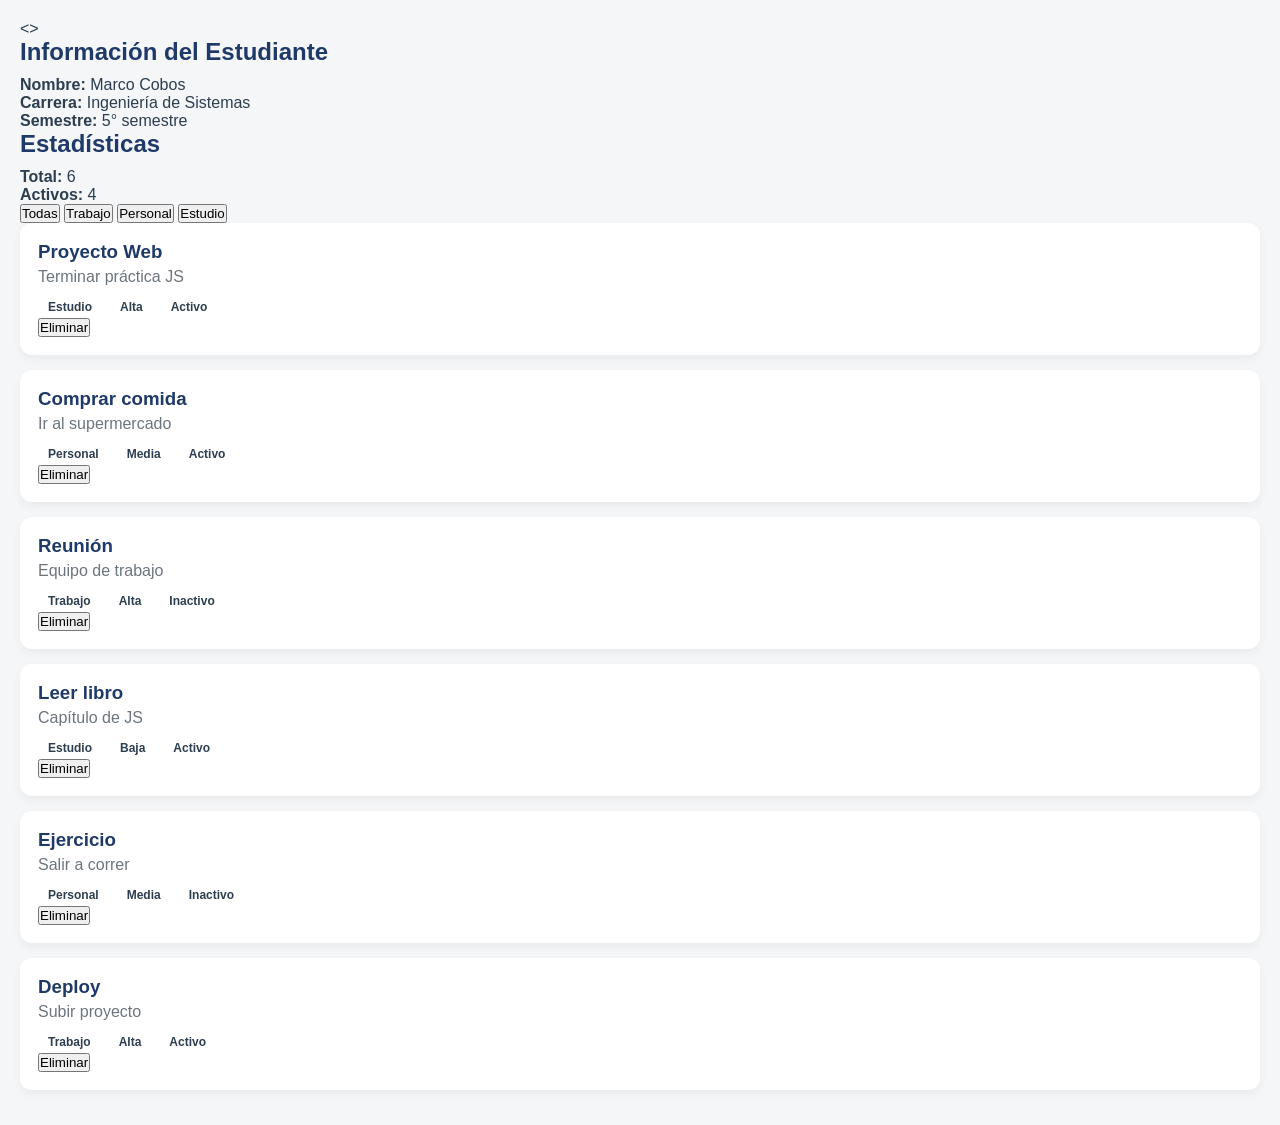
==== 02_dom_basico/index.html @ 9d76efad "Actualizacion CSS" ====
<!DOCTYPE html>
<html lang="en">
<>
    <meta charset="UTF-8">
    <meta name="viewport" content="width=device-width, initial-scale=1.0">
    <title>Practica 2 - DOM </title>
    <script src="/02_dom_basico/js/app.js" defer></script>
    <link rel="stylesheet" href="/02_dom_basico/css/styles.css">
</head>
<body>

     <div id="app">

    <div class="info-estudiante">
      <h2>Información del Estudiante</h2>
      <p><strong>Nombre:</strong> <span id="estudiante-nombre"></span></p>
      <p><strong>Carrera:</strong> <span id="estudiante-carrera"></span></p>
      <p><strong>Semestre:</strong> <span id="estudiante-semestre"></span></p>
    </div>

    <div class="estadisticas">
      <h2>Estadísticas</h2>
      <p><strong>Total:</strong> <span id="total-elementos"></span></p>
      <p><strong>Activos:</strong> <span id="elementos-activos"></span></p>
    </div>

    <div class="filtros">
      <button class="btn-filtro btn-filtro-activo" data-categoria="todas">Todas</button>
      <button class="btn-filtro" data-categoria="Trabajo">Trabajo</button>
      <button class="btn-filtro" data-categoria="Personal">Personal</button>
      <button class="btn-filtro" data-categoria="Estudio">Estudio</button>
    </div>

    <div id="contenedor-lista">
      <!-- Las tarjetas se insertarán aquí -->
       
    </div>

  </div>
    
</body>
</html>
---- 02_dom_basico/css/styles.css ----
/* Reset básico */
* {
  margin: 0;
  padding: 0;
  box-sizing: border-box;
  font-family: "Segoe UI", Tahoma, Geneva, Verdana, sans-serif;
}

/* Fondo general */
body {
  background-color: #f4f6f8;
  color: #2c3e50;
  padding: 20px;
}

/* Títulos */
h2 {
  color: #1f3a68;
  margin-bottom: 10px;
}

h3 {
  color: #1f3a68;
  margin-bottom: 5px;
}

/* Contenedor principal */
.container {
  max-width: 800px;
  margin: auto;
}

/* Secciones */
.section {
  margin-bottom: 20px;
}

/* Botones de filtro */
.filters {
  display: flex;
  gap: 10px;
  margin: 15px 0;
}

.filter-btn {
  padding: 8px 14px;
  border-radius: 8px;
  border: 1px solid #d0d5dd;
  background-color: #e9ecef;
  cursor: pointer;
  font-weight: 500;
  transition: all 0.2s ease;
}

.filter-btn:hover {
  background-color: #dfe3e6;
}

.filter-btn.active {
  background-color: #1f3a68;
  color: white;
  border: none;
}

/* Tarjetas */
.card {
  background-color: #ffffff;
  border-radius: 12px;
  padding: 18px;
  margin-bottom: 15px;
  box-shadow: 0 4px 10px rgba(0, 0, 0, 0.05);
}

/* Texto dentro de tarjeta */
.card p {
  color: #6c757d;
  margin: 5px 0 10px;
}

/* Etiquetas (badges) */
.badges {
  display: flex;
  gap: 8px;
  margin-top: 10px;
}

.badge {
  padding: 4px 10px;
  border-radius: 12px;
  font-size: 12px;
  font-weight: 600;
}

/* Colores de badges */
.badge.estudio {
  background-color: #dbeafe;
  color: #2563eb;
}

.badge.alta {
  background-color: #fee2e2;
  color: #dc2626;
}

.badge.baja {
  background-color: #dcfce7;
  color: #16a34a;
}

.badge.activo {
  background-color: #d1fae5;
  color: #059669;
}

/* Botón eliminar */
.delete-btn {
  margin-top: 15px;
  background-color: #e74c3c;
  color: white;
  border: none;
  padding: 8px 14px;
  border-radius: 8px;
  cursor: pointer;
  float: right;
  transition: background 0.2s ease;
}

.delete-btn:hover {
  background-color: #c0392b;
}

/* Estadísticas */
.stats p {
  margin: 3px 0;
  font-weight: 500;
}
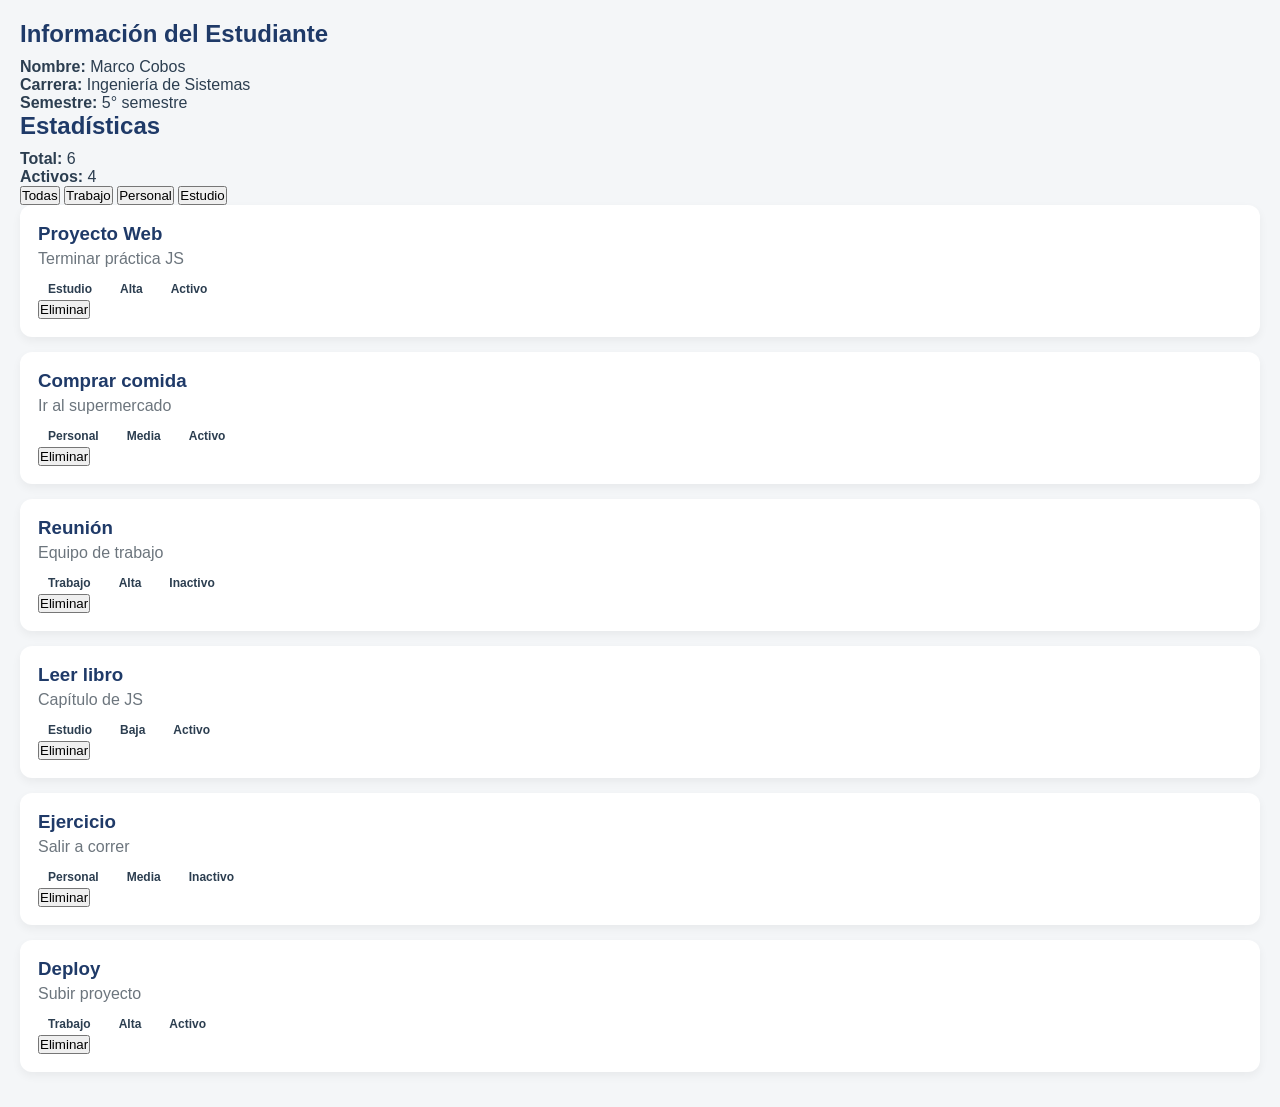
==== commit 34f0a199: "Actualizacion CSS.02" ====
--- a/02_dom_basico/index.html
+++ b/02_dom_basico/index.html
@@ -1,6 +1,6 @@
 <!DOCTYPE html>
-<html lang="en">
-<>
+<head lang="en">
+</head>
     <meta charset="UTF-8">
     <meta name="viewport" content="width=device-width, initial-scale=1.0">
     <title>Practica 2 - DOM </title>
@@ -9,7 +9,7 @@
 </head>
 <body>
 
-     <div id="app">
+  <div id="app">
 
     <div class="info-estudiante">
       <h2>Información del Estudiante</h2>
@@ -33,7 +33,7 @@
 
     <div id="contenedor-lista">
       <!-- Las tarjetas se insertarán aquí -->
-       
+
     </div>
 
   </div>
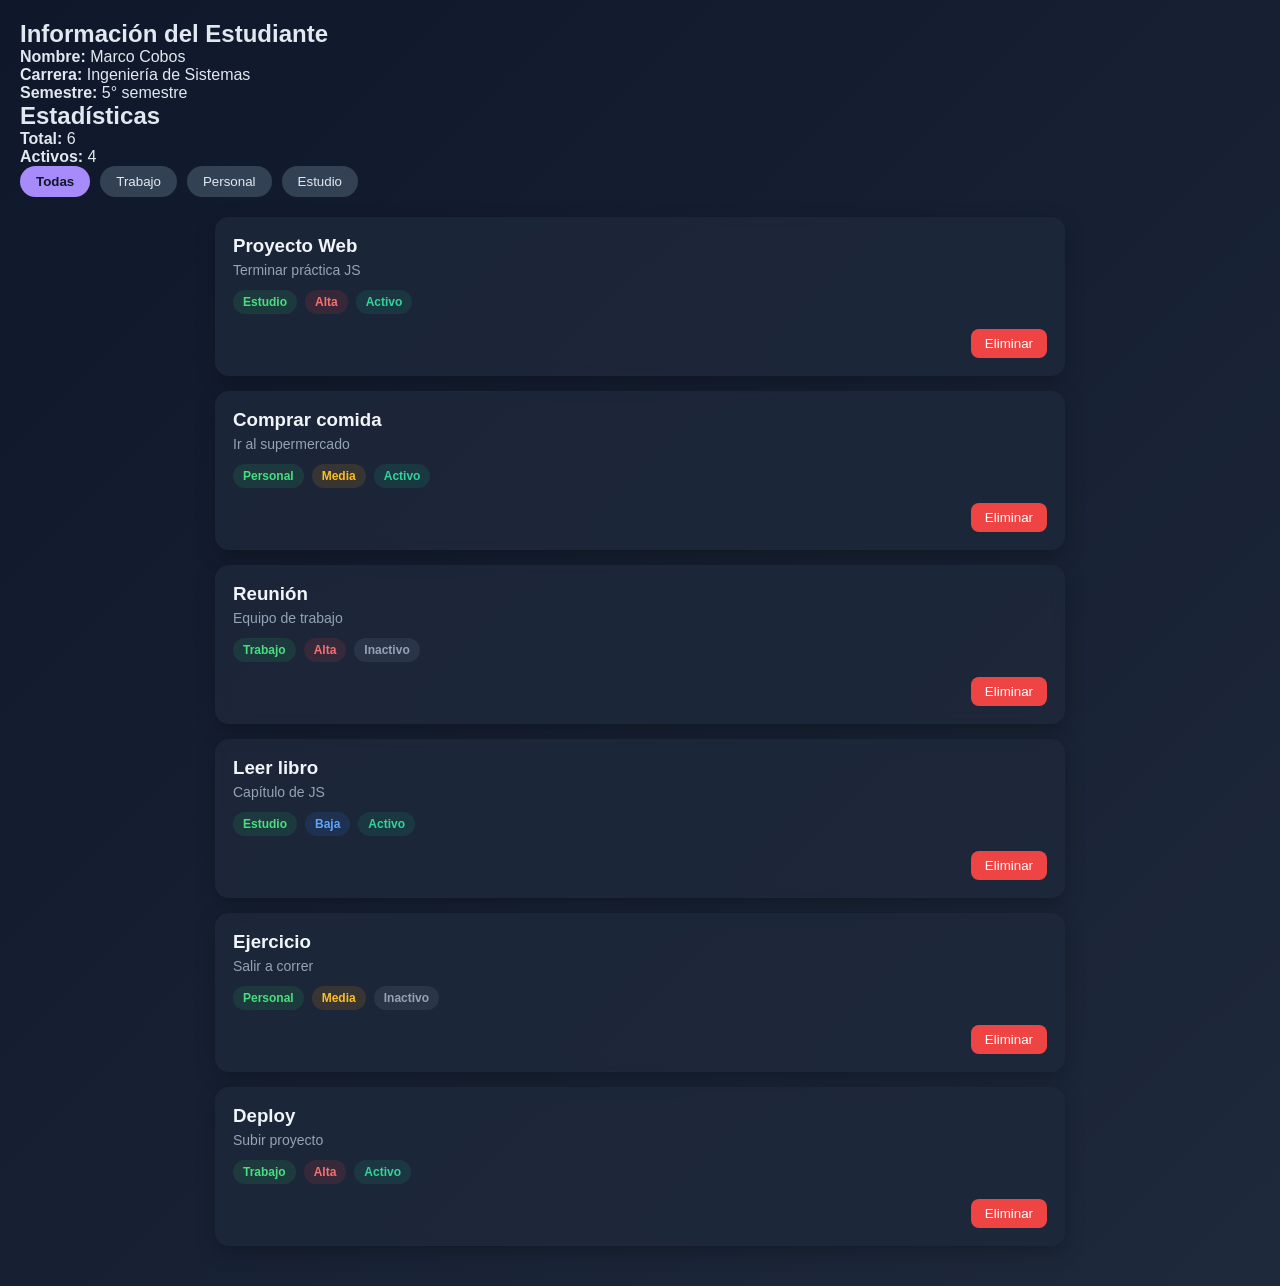
==== commit e857e341: "Actualizacion CSS-JS-HTML" ====
--- a/02_dom_basico/index.html
+++ b/02_dom_basico/index.html
@@ -31,11 +31,34 @@
       <button class="btn-filtro" data-categoria="Estudio">Estudio</button>
     </div>
 
+    
     <div id="contenedor-lista">
       <!-- Las tarjetas se insertarán aquí -->
+      <!-- Tarjeta 1-->
+      <div class="card">
+        <h3>Proyecto Web</h3>
+        <p>Terminar practica JS</p>
 
+        <div>
+            <span class="badge badge-categoria">Estudio</span>
+            <span class="badge prioridad-alta">Alta</span>
+            <span class="badge estado-activo">Activo</span>
+        </div>
+
+      <!-- Tarjeta 2 -->
+      <div class="card">
+        <h3>Leer libro</h3>
+        <p>Capítulo de JS</p>
+      
+      <div class="badges">
+        <span class="badge estudio">Estudio</span>
+        <span class="badge baja">Baja</span>
+        <span class="badge activo">Activo</span>
+      </div>
+
+      <button class="delete-btn">Eliminar</button>
+      
     </div>
-
   </div>
     
 </body>
--- a/02_dom_basico/css/styles.css
+++ b/02_dom_basico/css/styles.css
@@ -1,136 +1,214 @@
-/* Reset básico */
+/* =========================
+   RESET GENERAL
+   ========================= */
+/* Elimina márgenes/paddings por defecto y mejora el control del layout */
 * {
   margin: 0;
   padding: 0;
   box-sizing: border-box;
-  font-family: "Segoe UI", Tahoma, Geneva, Verdana, sans-serif;
-}
-
-/* Fondo general */
+  font-family: 'Inter', sans-serif;
+}
+
+/* =========================
+   ESTILOS GENERALES
+   ========================= */
+/* Fondo con degradado oscuro + color de texto base */
 body {
-  background-color: #f4f6f8;
-  color: #2c3e50;
+  background: linear-gradient(135deg, #0f172a, #1e293b);
+  color: #e2e8f0;
   padding: 20px;
 }
 
-/* Títulos */
-h2 {
-  color: #1f3a68;
+/* Contenedor principal de tarjetas */
+#contenedor-lista {
+  max-width: 850px;
+  margin: 20px auto; /* centra horizontalmente */
+}
+
+/* =========================
+   INFORMACIÓN DEL ESTUDIANTE
+   ========================= */
+.info {
+  max-width: 850px;
+  margin: auto;
+  margin-bottom: 20px;
+}
+
+/* Título de sección */
+.info h2 {
   margin-bottom: 10px;
-}
-
-h3 {
-  color: #1f3a68;
-  margin-bottom: 5px;
-}
-
-/* Contenedor principal */
-.container {
-  max-width: 800px;
-  margin: auto;
-}
-
-/* Secciones */
-.section {
-  margin-bottom: 20px;
-}
-
-/* Botones de filtro */
-.filters {
+  color: #c084fc;
+}
+
+/* Texto secundario */
+.info p {
+  margin: 4px 0;
+  color: #cbd5f5;
+}
+
+/* =========================
+   ESTADÍSTICAS
+   ========================= */
+.stats {
+  margin: 15px 0;
+  color: #a5b4fc;
+}
+
+/* =========================
+   FILTROS
+   ========================= */
+.filtros {
   display: flex;
   gap: 10px;
-  margin: 15px 0;
-}
-
-.filter-btn {
-  padding: 8px 14px;
-  border-radius: 8px;
-  border: 1px solid #d0d5dd;
-  background-color: #e9ecef;
+  margin-bottom: 20px;
+}
+
+/* Botones de filtro */
+.btn-filtro {
+  padding: 8px 16px;
+  border-radius: 20px; /* estilo tipo "pill" */
+  border: none;
+  background: #334155;
+  color: #e2e8f0;
   cursor: pointer;
-  font-weight: 500;
-  transition: all 0.2s ease;
-}
-
-.filter-btn:hover {
-  background-color: #dfe3e6;
-}
-
-.filter-btn.active {
-  background-color: #1f3a68;
-  color: white;
-  border: none;
-}
-
-/* Tarjetas */
+  transition: all 0.25s ease;
+}
+
+/* Hover de botones */
+.btn-filtro:hover {
+  background: #475569;
+}
+
+/* Botón activo */
+.btn-filtro-activo {
+  background: #a78bfa;
+  color: #0f172a;
+  font-weight: bold;
+}
+
+/* =========================
+   TARJETAS
+   ========================= */
 .card {
-  background-color: #ffffff;
-  border-radius: 12px;
+  background: rgba(30, 41, 59, 0.8); /* efecto glass */
+  border-radius: 14px;
   padding: 18px;
   margin-bottom: 15px;
-  box-shadow: 0 4px 10px rgba(0, 0, 0, 0.05);
-}
-
-/* Texto dentro de tarjeta */
+
+  /* Efecto blur detrás */
+  backdrop-filter: blur(6px);
+
+  /* Sombra suave */
+  box-shadow: 0 6px 20px rgba(0,0,0,0.25);
+
+  /* Animación al interactuar */
+  transition: transform 0.2s ease, box-shadow 0.2s ease;
+}
+
+/* Efecto hover (levanta la tarjeta) */
+.card:hover {
+  transform: translateY(-3px);
+  box-shadow: 0 10px 25px rgba(0,0,0,0.35);
+}
+
+/* =========================
+   TEXTO DE TARJETAS
+   ========================= */
+.card h3 {
+  color: #f1f5f9;
+  margin-bottom: 5px;
+}
+
 .card p {
-  color: #6c757d;
-  margin: 5px 0 10px;
-}
-
-/* Etiquetas (badges) */
+  color: #94a3b8;
+  font-size: 14px;
+}
+
+/* =========================
+   BADGES (ETIQUETAS)
+   ========================= */
 .badges {
   display: flex;
   gap: 8px;
-  margin-top: 10px;
-}
-
+  margin-top: 12px;
+  flex-wrap: wrap; /* permite que bajen de línea */
+}
+
+/* Estilo base de badges */
 .badge {
-  padding: 4px 10px;
-  border-radius: 12px;
+  padding: 5px 10px;
+  border-radius: 999px; /* completamente redondeado */
   font-size: 12px;
   font-weight: 600;
 }
 
-/* Colores de badges */
-.badge.estudio {
-  background-color: #dbeafe;
-  color: #2563eb;
-}
-
-.badge.alta {
-  background-color: #fee2e2;
-  color: #dc2626;
-}
-
-.badge.baja {
-  background-color: #dcfce7;
-  color: #16a34a;
-}
-
-.badge.activo {
-  background-color: #d1fae5;
-  color: #059669;
+/* Categoría */
+.badge-categoria {
+  background: #22c55e20;
+  color: #4ade80;
+}
+
+/* =========================
+   PRIORIDADES
+   ========================= */
+/* Alta = rojo */
+.prioridad-alta {
+  background: #ef444420;
+  color: #f87171;
+}
+
+/* Media = amarillo */
+.prioridad-media {
+  background: #f59e0b20;
+  color: #fbbf24;
+}
+
+/* Baja = azul */
+.prioridad-baja {
+  background: #3b82f620;
+  color: #60a5fa;
+}
+
+/* =========================
+   ESTADO
+   ========================= */
+/* Activo = verde */
+.estado-activo {
+  background: #10b98120;
+  color: #34d399;
+}
+
+/* Inactivo = gris */
+.estado-inactivo {
+  background: #64748b30;
+  color: #94a3b8;
+}
+
+/* =========================
+   ACCIONES
+   ========================= */
+/* Contenedor del botón */
+.card-actions {
+  margin-top: 15px;
+  display: flex;
+  justify-content: flex-end; /* alinea a la derecha */
 }
 
 /* Botón eliminar */
-.delete-btn {
-  margin-top: 15px;
-  background-color: #e74c3c;
+.btn-eliminar {
+  background: #ef4444;
+  border: none;
   color: white;
-  border: none;
-  padding: 8px 14px;
+  padding: 7px 14px;
   border-radius: 8px;
   cursor: pointer;
-  float: right;
-  transition: background 0.2s ease;
-}
-
-.delete-btn:hover {
-  background-color: #c0392b;
-}
-
-/* Estadísticas */
-.stats p {
-  margin: 3px 0;
-  font-weight: 500;
+
+  /* transición para animación */
+  transition: all 0.2s ease;
+}
+
+/* Hover botón eliminar */
+.btn-eliminar:hover {
+  background: #dc2626;
+  transform: scale(1.05); /* pequeño zoom */
 }
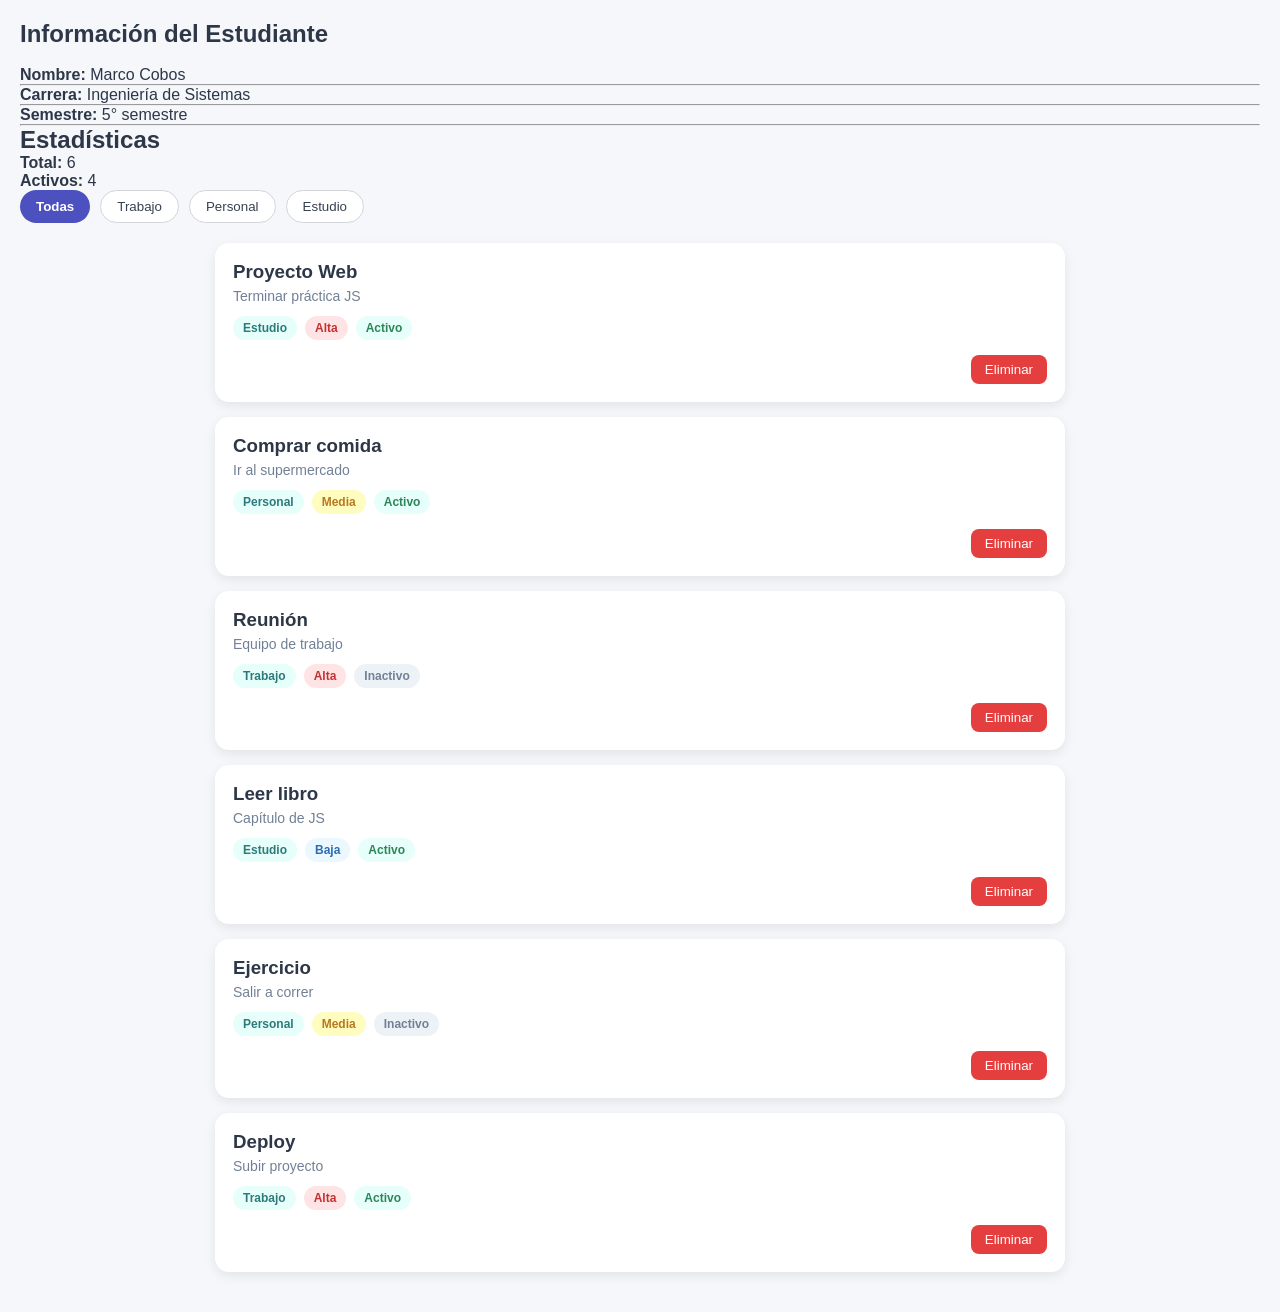
==== commit e0cf6caa: "Espacio Html" ====
--- a/02_dom_basico/index.html
+++ b/02_dom_basico/index.html
@@ -1,65 +1,92 @@
 <!DOCTYPE html>
-<head lang="en">
+<html lang="es">
+
+<head>
+  <!-- Configuración básica del documento -->
+  <meta charset="UTF-8">
+  <meta name="viewport" content="width=device-width, initial-scale=1.0">
+
+  <!-- Título de la página -->
+  <title>Practica 2 - DOM</title>
+
+  <!-- Enlace al archivo CSS -->
+  <link rel="stylesheet" href="/02_dom_basico/css/styles.css">
+
+  <!-- Enlace al archivo JS (defer = espera a que cargue el HTML) -->
+  <script src="/02_dom_basico/js/app.js" defer></script>
 </head>
-    <meta charset="UTF-8">
-    <meta name="viewport" content="width=device-width, initial-scale=1.0">
-    <title>Practica 2 - DOM </title>
-    <script src="/02_dom_basico/js/app.js" defer></script>
-    <link rel="stylesheet" href="/02_dom_basico/css/styles.css">
-</head>
+
 <body>
 
+  <!-- Contenedor principal de toda la app -->
   <div id="app">
 
+    <!-- =========================
+         INFORMACIÓN DEL ESTUDIANTE
+         ========================= -->
     <div class="info-estudiante">
       <h2>Información del Estudiante</h2>
+      <br>
+      <!-- Estos span se llenan dinámicamente con JS -->
       <p><strong>Nombre:</strong> <span id="estudiante-nombre"></span></p>
+      <hr>
       <p><strong>Carrera:</strong> <span id="estudiante-carrera"></span></p>
+      <hr>
       <p><strong>Semestre:</strong> <span id="estudiante-semestre"></span></p>
+      <hr>
     </div>
 
+    <!-- =========================
+         ESTADÍSTICAS
+         ========================= -->
     <div class="estadisticas">
       <h2>Estadísticas</h2>
+
+      <!-- También se llenan con JS -->
       <p><strong>Total:</strong> <span id="total-elementos"></span></p>
       <p><strong>Activos:</strong> <span id="elementos-activos"></span></p>
     </div>
 
+    <!-- =========================
+         FILTROS
+         ========================= -->
     <div class="filtros">
+      <!-- data-categoria se usa en JS para filtrar -->
       <button class="btn-filtro btn-filtro-activo" data-categoria="todas">Todas</button>
       <button class="btn-filtro" data-categoria="Trabajo">Trabajo</button>
       <button class="btn-filtro" data-categoria="Personal">Personal</button>
       <button class="btn-filtro" data-categoria="Estudio">Estudio</button>
     </div>
 
-    
+    <!-- =========================
+         CONTENEDOR DE TARJETAS
+         ========================= -->
     <div id="contenedor-lista">
-      <!-- Las tarjetas se insertarán aquí -->
-      <!-- Tarjeta 1-->
+
+      <!-- IMPORTANTE:
+           Estas tarjetas son solo de ejemplo.
+           JS las reemplaza dinámicamente con renderizarLista()
+      -->
+
+      <!-- Tarjeta de ejemplo -->
       <div class="card">
         <h3>Proyecto Web</h3>
-        <p>Terminar practica JS</p>
+        <p>Terminar práctica JS</p>
 
-        <div>
-            <span class="badge badge-categoria">Estudio</span>
-            <span class="badge prioridad-alta">Alta</span>
-            <span class="badge estado-activo">Activo</span>
+        <div class="badges">
+          <span class="badge badge-categoria">Estudio</span>
+          <span class="badge prioridad-alta">Alta</span>
+          <span class="badge estado-activo">Activo</span>
         </div>
 
-      <!-- Tarjeta 2 -->
-      <div class="card">
-        <h3>Leer libro</h3>
-        <p>Capítulo de JS</p>
-      
-      <div class="badges">
-        <span class="badge estudio">Estudio</span>
-        <span class="badge baja">Baja</span>
-        <span class="badge activo">Activo</span>
+        <div class="card-actions">
+          <button class="btn-eliminar">Eliminar</button>
+        </div>
       </div>
 
-      <button class="delete-btn">Eliminar</button>
-      
-    </div>
-  </div>
-    
+    </div> <!-- cierre contenedor-lista -->
+
+  </div> <!-- cierre app -->
+
 </body>
 </html>
--- a/02_dom_basico/css/styles.css
+++ b/02_dom_basico/css/styles.css
@@ -12,10 +12,10 @@
 /* =========================
    ESTILOS GENERALES
    ========================= */
-/* Fondo con degradado oscuro + color de texto base */
+/* Fondo claro y limpio + texto oscuro para mejor legibilidad */
 body {
-  background: linear-gradient(135deg, #0f172a, #1e293b);
-  color: #e2e8f0;
+  background: #f5f7fb;
+  color: #2d3748;
   padding: 20px;
 }
 
@@ -37,13 +37,13 @@
 /* Título de sección */
 .info h2 {
   margin-bottom: 10px;
-  color: #c084fc;
+  color: #4c51bf;
 }
 
 /* Texto secundario */
 .info p {
   margin: 4px 0;
-  color: #cbd5f5;
+  color: #4a5568;
 }
 
 /* =========================
@@ -51,7 +51,7 @@
    ========================= */
 .stats {
   margin: 15px 0;
-  color: #a5b4fc;
+  color: #4a5568;
 }
 
 /* =========================
@@ -67,39 +67,37 @@
 .btn-filtro {
   padding: 8px 16px;
   border-radius: 20px; /* estilo tipo "pill" */
-  border: none;
-  background: #334155;
-  color: #e2e8f0;
+  border: 1px solid #d1d5db;
+  background: #ffffff;
+  color: #374151;
   cursor: pointer;
   transition: all 0.25s ease;
 }
 
 /* Hover de botones */
 .btn-filtro:hover {
-  background: #475569;
+  background: #eef2ff;
 }
 
 /* Botón activo */
 .btn-filtro-activo {
-  background: #a78bfa;
-  color: #0f172a;
+  background: #4c51bf;
+  color: #ffffff;
   font-weight: bold;
+  border: none;
 }
 
 /* =========================
    TARJETAS
    ========================= */
 .card {
-  background: rgba(30, 41, 59, 0.8); /* efecto glass */
+  background: #ffffff;
   border-radius: 14px;
   padding: 18px;
   margin-bottom: 15px;
 
-  /* Efecto blur detrás */
-  backdrop-filter: blur(6px);
-
   /* Sombra suave */
-  box-shadow: 0 6px 20px rgba(0,0,0,0.25);
+  box-shadow: 0 4px 12px rgba(0,0,0,0.08);
 
   /* Animación al interactuar */
   transition: transform 0.2s ease, box-shadow 0.2s ease;
@@ -108,19 +106,19 @@
 /* Efecto hover (levanta la tarjeta) */
 .card:hover {
   transform: translateY(-3px);
-  box-shadow: 0 10px 25px rgba(0,0,0,0.35);
+  box-shadow: 0 8px 18px rgba(0,0,0,0.12);
 }
 
 /* =========================
    TEXTO DE TARJETAS
    ========================= */
 .card h3 {
-  color: #f1f5f9;
+  color: #2d3748;
   margin-bottom: 5px;
 }
 
 .card p {
-  color: #94a3b8;
+  color: #718096;
   font-size: 14px;
 }
 
@@ -144,44 +142,44 @@
 
 /* Categoría */
 .badge-categoria {
-  background: #22c55e20;
-  color: #4ade80;
+  background: #e6fffa;
+  color: #2c7a7b;
 }
 
 /* =========================
    PRIORIDADES
    ========================= */
-/* Alta = rojo */
+/* Alta = rojo suave */
 .prioridad-alta {
-  background: #ef444420;
-  color: #f87171;
-}
-
-/* Media = amarillo */
+  background: #ffe4e6;
+  color: #c53030;
+}
+
+/* Media = amarillo suave */
 .prioridad-media {
-  background: #f59e0b20;
-  color: #fbbf24;
-}
-
-/* Baja = azul */
+  background: #fefcbf;
+  color: #b7791f;
+}
+
+/* Baja = azul suave */
 .prioridad-baja {
-  background: #3b82f620;
-  color: #60a5fa;
+  background: #ebf8ff;
+  color: #2b6cb0;
 }
 
 /* =========================
    ESTADO
    ========================= */
-/* Activo = verde */
+/* Activo = verde suave */
 .estado-activo {
-  background: #10b98120;
-  color: #34d399;
+  background: #e6fffa;
+  color: #2f855a;
 }
 
 /* Inactivo = gris */
 .estado-inactivo {
-  background: #64748b30;
-  color: #94a3b8;
+  background: #edf2f7;
+  color: #718096;
 }
 
 /* =========================
@@ -196,7 +194,7 @@
 
 /* Botón eliminar */
 .btn-eliminar {
-  background: #ef4444;
+  background: #e53e3e;
   border: none;
   color: white;
   padding: 7px 14px;
@@ -209,6 +207,6 @@
 
 /* Hover botón eliminar */
 .btn-eliminar:hover {
-  background: #dc2626;
+  background: #c53030;
   transform: scale(1.05); /* pequeño zoom */
 }
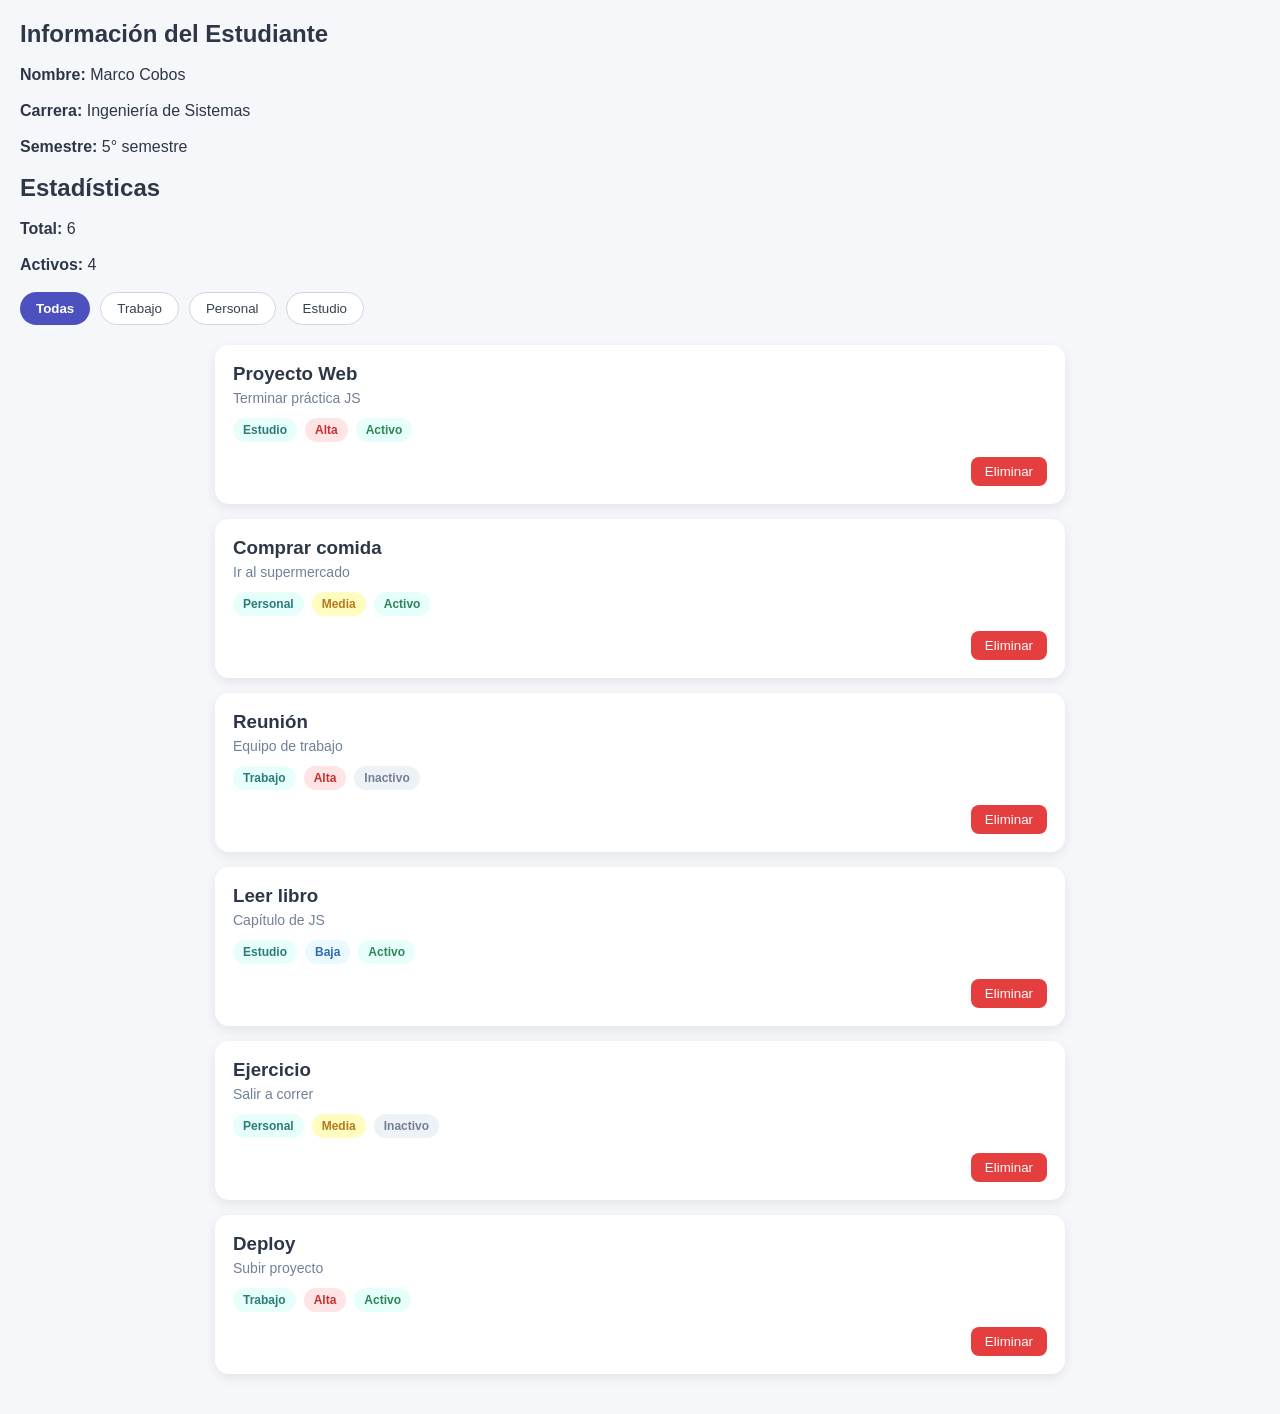
==== commit 3b83288f: "Resolucion" ====
--- a/02_dom_basico/index.html
+++ b/02_dom_basico/index.html
@@ -29,11 +29,11 @@
       <br>
       <!-- Estos span se llenan dinámicamente con JS -->
       <p><strong>Nombre:</strong> <span id="estudiante-nombre"></span></p>
-      <hr>
+      <br>
       <p><strong>Carrera:</strong> <span id="estudiante-carrera"></span></p>
-      <hr>
+      <br>
       <p><strong>Semestre:</strong> <span id="estudiante-semestre"></span></p>
-      <hr>
+      <br>
     </div>
 
     <!-- =========================
@@ -41,10 +41,12 @@
          ========================= -->
     <div class="estadisticas">
       <h2>Estadísticas</h2>
-
+      <br>
       <!-- También se llenan con JS -->
       <p><strong>Total:</strong> <span id="total-elementos"></span></p>
+      <br>
       <p><strong>Activos:</strong> <span id="elementos-activos"></span></p>
+      <br>
     </div>
 
     <!-- =========================
